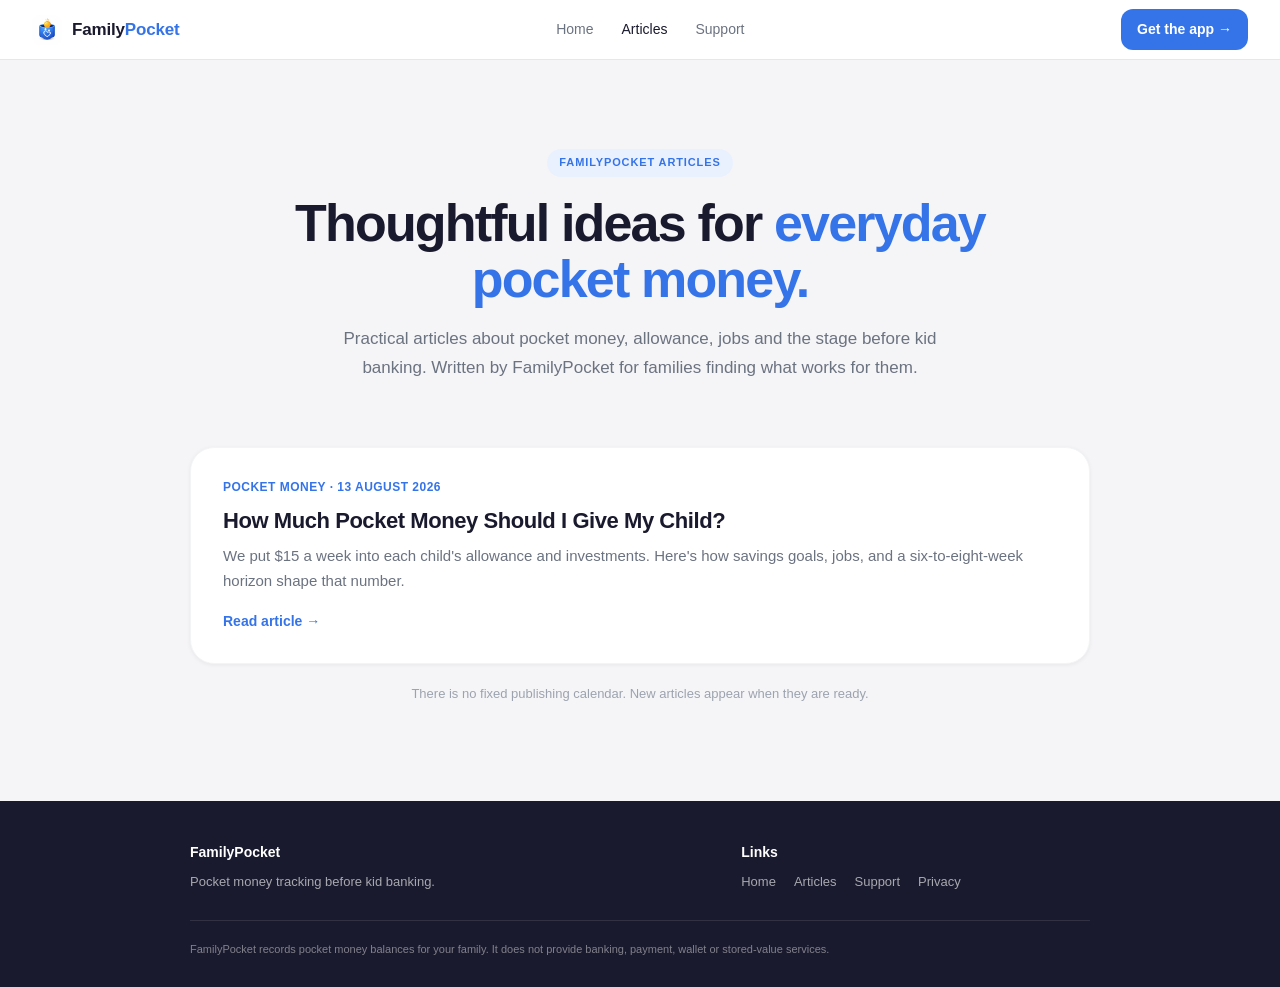
==== articles/index.html @ 16147701 "Publish first FamilyPocket article" ====
<!DOCTYPE html>
<html lang="en">
<head>
  <meta charset="UTF-8" />
  <meta name="viewport" content="width=device-width, initial-scale=1.0" />
  <title>Articles | FamilyPocket</title>
  <meta name="description" content="Practical, thoughtful articles about pocket money, allowance, jobs and the stage before kid banking." />
  <meta property="og:title" content="FamilyPocket Articles" />
  <meta property="og:description" content="Practical, thoughtful articles about pocket money, allowance, jobs and the stage before kid banking." />
  <meta property="og:type" content="website" />
  <meta property="og:image" content="https://www.familypocket.co.nz/app-icon.png" />
  <meta property="og:url" content="https://www.familypocket.co.nz/articles/" />
  <meta name="twitter:card" content="summary" />
  <meta name="twitter:title" content="FamilyPocket Articles" />
  <meta name="twitter:description" content="Practical, thoughtful articles about pocket money, allowance, jobs and the stage before kid banking." />
  <meta name="twitter:image" content="https://www.familypocket.co.nz/app-icon.png" />
  <link rel="icon" href="/app-icon-small.png" />
  <link rel="canonical" href="https://www.familypocket.co.nz/articles/" />
  <link rel="stylesheet" href="/articles/styles.css" />
</head>
<body>
  <nav class="site-nav" aria-label="Primary navigation">
    <a class="nav-brand" href="/">
      <img src="/app-icon-small.png" alt="" />
      <span>Family<b>Pocket</b></span>
    </a>
    <div class="nav-links">
      <a href="/">Home</a>
      <a href="/articles/" aria-current="page">Articles</a>
      <a href="/support.html">Support</a>
    </div>
    <a class="nav-cta" href="/">Get the app →</a>
  </nav>

  <main>
    <header class="articles-hero">
      <div class="articles-hero-inner">
        <span class="eyebrow">FamilyPocket articles</span>
        <h1>Thoughtful ideas for <em>everyday pocket money.</em></h1>
        <p>Practical articles about pocket money, allowance, jobs and the stage before kid banking. Written by FamilyPocket for families finding what works for them.</p>
      </div>
    </header>

    <section class="articles-section" aria-labelledby="articles-heading">
      <h2 id="articles-heading" style="position:absolute;width:1px;height:1px;padding:0;margin:-1px;overflow:hidden;clip:rect(0,0,0,0);white-space:nowrap;border:0;">Latest articles</h2>
      <div class="articles-list">
        <!-- ARTICLE_CARDS_START -->
        <a class="article-card" href="/articles/how-much-pocket-money-should-i-give-my-child/">
          <div class="article-card-meta">Pocket money · 13 August 2026</div>
          <h2>How Much Pocket Money Should I Give My Child?</h2>
          <p>We put $15 a week into each child's allowance and investments. Here's how savings goals, jobs, and a six-to-eight-week horizon shape that number.</p>
          <span class="article-card-link">Read article →</span>
        </a>
        <!-- ARTICLE_CARDS_END -->
      </div>
      <p class="quiet-note">There is no fixed publishing calendar. New articles appear when they are ready.</p>
    </section>
  </main>

  <footer class="site-footer">
    <div class="footer-grid">
      <div class="footer-col">
        <h2>FamilyPocket</h2>
        <p>Pocket money tracking before kid banking.</p>
      </div>
      <div class="footer-col">
        <h2>Links</h2>
        <ul class="footer-links">
          <li><a href="/">Home</a></li>
          <li><a href="/articles/">Articles</a></li>
          <li><a href="/support.html">Support</a></li>
          <li><a href="/privacy.html">Privacy</a></li>
        </ul>
      </div>
    </div>
    <div class="footer-legal">FamilyPocket records pocket money balances for your family. It does not provide banking, payment, wallet or stored-value services.</div>
  </footer>
</body>
</html>
---- articles/styles.css ----
*, *::before, *::after {
  box-sizing: border-box;
  margin: 0;
  padding: 0;
}

:root {
  --navy: #3574e8;
  --navy-dark: #245fcb;
  --navy-light: #eaf1fe;
  --amber: #f5a623;
  --amber-light: #fef3c7;
  --bg: #f5f5f7;
  --card: #ffffff;
  --text: #1a1a2e;
  --text-sec: #6b7280;
  --text-muted: #9ca3af;
  --border: #e5e7eb;
  --border-lt: #f3f4f6;
  --shadow: 0 1px 4px rgba(0, 0, 0, 0.06);
  --shadow-md: 0 12px 32px rgba(26, 26, 46, 0.08);
  --r-sm: 8px;
  --r-md: 12px;
  --r-lg: 16px;
  --r-xl: 24px;
  --r-full: 9999px;
}

html {
  scroll-behavior: smooth;
}

body {
  min-height: 100vh;
  background: var(--bg);
  color: var(--text);
  font-family: -apple-system, BlinkMacSystemFont, "Segoe UI", Roboto, sans-serif;
  line-height: 1.6;
  -webkit-font-smoothing: antialiased;
  -webkit-text-size-adjust: 100%;
}

a {
  color: inherit;
  text-decoration: none;
}

img {
  display: block;
  max-width: 100%;
}

.site-nav {
  position: sticky;
  top: 0;
  z-index: 100;
  height: 56px;
  padding: 0 20px;
  display: flex;
  align-items: center;
  justify-content: space-between;
  border-bottom: 1px solid var(--border);
  background: rgba(255, 255, 255, 0.92);
  backdrop-filter: blur(12px);
}

.nav-brand {
  display: flex;
  align-items: center;
  gap: 10px;
  font-size: 17px;
  font-weight: 700;
  letter-spacing: -0.01em;
}

.nav-brand img {
  width: 30px;
  height: 30px;
  border-radius: 7px;
}

.nav-brand b {
  color: var(--navy);
}

.nav-links {
  display: none;
}

.nav-cta {
  padding: 9px 16px;
  border-radius: var(--r-md);
  background: var(--navy);
  color: white;
  font-size: 14px;
  font-weight: 600;
}

.nav-cta:hover,
.button-primary:hover {
  background: var(--navy-dark);
}

.articles-hero {
  padding: 64px 20px 52px;
  text-align: center;
}

.articles-hero-inner {
  max-width: 760px;
  margin: 0 auto;
}

.eyebrow {
  display: inline-flex;
  align-items: center;
  padding: 5px 12px;
  margin-bottom: 18px;
  border-radius: var(--r-full);
  background: var(--navy-light);
  color: var(--navy);
  font-size: 11px;
  font-weight: 700;
  letter-spacing: 0.08em;
  text-transform: uppercase;
}

.articles-hero h1 {
  margin-bottom: 18px;
  font-size: clamp(34px, 7vw, 52px);
  font-weight: 800;
  letter-spacing: -0.035em;
  line-height: 1.08;
}

.articles-hero h1 em {
  color: var(--navy);
  font-style: normal;
}

.articles-hero p {
  max-width: 650px;
  margin: 0 auto;
  color: var(--text-sec);
  font-size: 17px;
  line-height: 1.7;
}

.articles-section {
  padding: 0 20px 72px;
}

.articles-list {
  max-width: 900px;
  margin: 0 auto;
  display: grid;
  gap: 16px;
}

.article-card {
  padding: 24px;
  border: 1px solid var(--border-lt);
  border-radius: var(--r-xl);
  background: var(--card);
  box-shadow: var(--shadow);
  transition: transform 160ms ease, box-shadow 160ms ease, border-color 160ms ease;
}

.article-card:hover {
  transform: translateY(-2px);
  border-color: #cfddf8;
  box-shadow: var(--shadow-md);
}

.article-card-meta {
  margin-bottom: 10px;
  color: var(--navy);
  font-size: 12px;
  font-weight: 700;
  letter-spacing: 0.04em;
  text-transform: uppercase;
}

.article-card h2 {
  margin-bottom: 10px;
  font-size: 22px;
  line-height: 1.25;
  letter-spacing: -0.02em;
}

.article-card p {
  color: var(--text-sec);
  font-size: 15px;
  line-height: 1.65;
}

.article-card-link {
  display: inline-flex;
  margin-top: 16px;
  color: var(--navy);
  font-size: 14px;
  font-weight: 700;
}

.empty-state {
  padding: 40px 24px;
  border: 1px solid var(--border);
  border-radius: var(--r-xl);
  background: var(--card);
  text-align: center;
  box-shadow: var(--shadow);
}

.empty-state-icon {
  width: 44px;
  height: 44px;
  margin: 0 auto 16px;
  display: grid;
  place-items: center;
  border-radius: 14px;
  background: var(--navy-light);
  color: var(--navy);
  font-size: 22px;
}

.empty-state h2 {
  margin-bottom: 8px;
  font-size: 20px;
  letter-spacing: -0.02em;
}

.empty-state p {
  max-width: 520px;
  margin: 0 auto;
  color: var(--text-sec);
  font-size: 15px;
}

.quiet-note {
  max-width: 900px;
  margin: 20px auto 0;
  color: var(--text-muted);
  font-size: 13px;
  text-align: center;
}

.article-shell {
  max-width: 760px;
  margin: 0 auto;
  padding: 56px 20px 80px;
}

.article-back {
  display: inline-flex;
  margin-bottom: 28px;
  color: var(--navy);
  font-size: 14px;
  font-weight: 650;
}

.article-header {
  padding-bottom: 32px;
  border-bottom: 1px solid var(--border);
}

.article-header h1 {
  margin-bottom: 18px;
  font-size: clamp(34px, 7vw, 50px);
  font-weight: 800;
  letter-spacing: -0.035em;
  line-height: 1.1;
}

.article-dek {
  margin-bottom: 18px;
  color: var(--text-sec);
  font-size: 18px;
  line-height: 1.65;
}

.article-byline {
  display: flex;
  flex-wrap: wrap;
  gap: 6px 14px;
  color: var(--text-muted);
  font-size: 13px;
}

.article-byline strong {
  color: var(--text);
}

.article-body {
  padding-top: 34px;
  font-size: 17px;
  line-height: 1.78;
}

.article-body > * + * {
  margin-top: 22px;
}

.article-body h2,
.article-body h3 {
  margin-top: 44px;
  color: var(--text);
  font-weight: 800;
  letter-spacing: -0.025em;
  line-height: 1.25;
}

.article-body h2 {
  font-size: 28px;
}

.article-body h3 {
  font-size: 21px;
}

.article-body p,
.article-body li {
  color: #343447;
}

.article-body ul,
.article-body ol {
  padding-left: 24px;
}

.article-body li + li {
  margin-top: 8px;
}

.article-body a,
.sources a {
  color: var(--navy);
  text-decoration: underline;
  text-decoration-color: #b9cef6;
  text-underline-offset: 3px;
}

.article-body blockquote,
.article-callout {
  padding: 20px 22px;
  border-left: 4px solid var(--navy);
  border-radius: 0 var(--r-lg) var(--r-lg) 0;
  background: var(--navy-light);
}

.article-body blockquote p,
.article-callout p {
  color: var(--text);
}

.sources {
  margin-top: 48px;
  padding-top: 28px;
  border-top: 1px solid var(--border);
}

.sources h2 {
  margin-bottom: 14px;
  font-size: 18px;
  letter-spacing: -0.01em;
}

.sources ul {
  padding-left: 20px;
  color: var(--text-sec);
  font-size: 14px;
}

.article-app-note {
  margin-top: 42px;
  padding: 24px;
  border: 1px solid #cfddf8;
  border-radius: var(--r-xl);
  background: var(--navy-light);
}

.article-app-note h2 {
  margin-bottom: 8px;
  font-size: 20px;
}

.article-app-note p {
  color: var(--text-sec);
  font-size: 15px;
}

.article-app-note a {
  display: inline-flex;
  margin-top: 14px;
  color: var(--navy);
  font-size: 14px;
  font-weight: 700;
}

.site-footer {
  padding: 40px 20px 28px;
  background: var(--text);
  color: rgba(255, 255, 255, 0.62);
  font-size: 13px;
}

.footer-grid {
  max-width: 900px;
  margin: 0 auto;
  display: grid;
  gap: 28px;
}

.footer-col h2 {
  margin-bottom: 8px;
  color: white;
  font-size: 14px;
}

.footer-col p {
  line-height: 1.55;
}

.footer-links {
  display: flex;
  flex-wrap: wrap;
  gap: 10px 18px;
  list-style: none;
}

.footer-links a:hover {
  color: white;
}

.footer-legal {
  max-width: 900px;
  margin: 28px auto 0;
  padding-top: 20px;
  border-top: 1px solid rgba(255, 255, 255, 0.1);
  color: rgba(255, 255, 255, 0.45);
  font-size: 11px;
  line-height: 1.55;
}

.button-primary:focus-visible,
.nav-cta:focus-visible,
a:focus-visible {
  outline: 3px solid var(--amber);
  outline-offset: 3px;
}

@media (min-width: 700px) {
  .site-nav {
    height: 60px;
    padding: 0 32px;
  }

  .nav-links {
    display: flex;
    align-items: center;
    gap: 28px;
    color: var(--text-sec);
    font-size: 14px;
    font-weight: 500;
  }

  .nav-links a:hover,
  .nav-links a[aria-current="page"] {
    color: var(--text);
  }

  .articles-hero {
    padding: 88px 32px 64px;
  }

  .articles-section {
    padding: 0 32px 96px;
  }

  .article-card {
    padding: 30px 32px;
  }

  .article-shell {
    padding: 72px 32px 104px;
  }

  .footer-grid {
    grid-template-columns: 1.5fr 1fr;
    align-items: start;
  }
}

@media (prefers-reduced-motion: reduce) {
  *, *::before, *::after {
    scroll-behavior: auto !important;
    transition: none !important;
  }
}
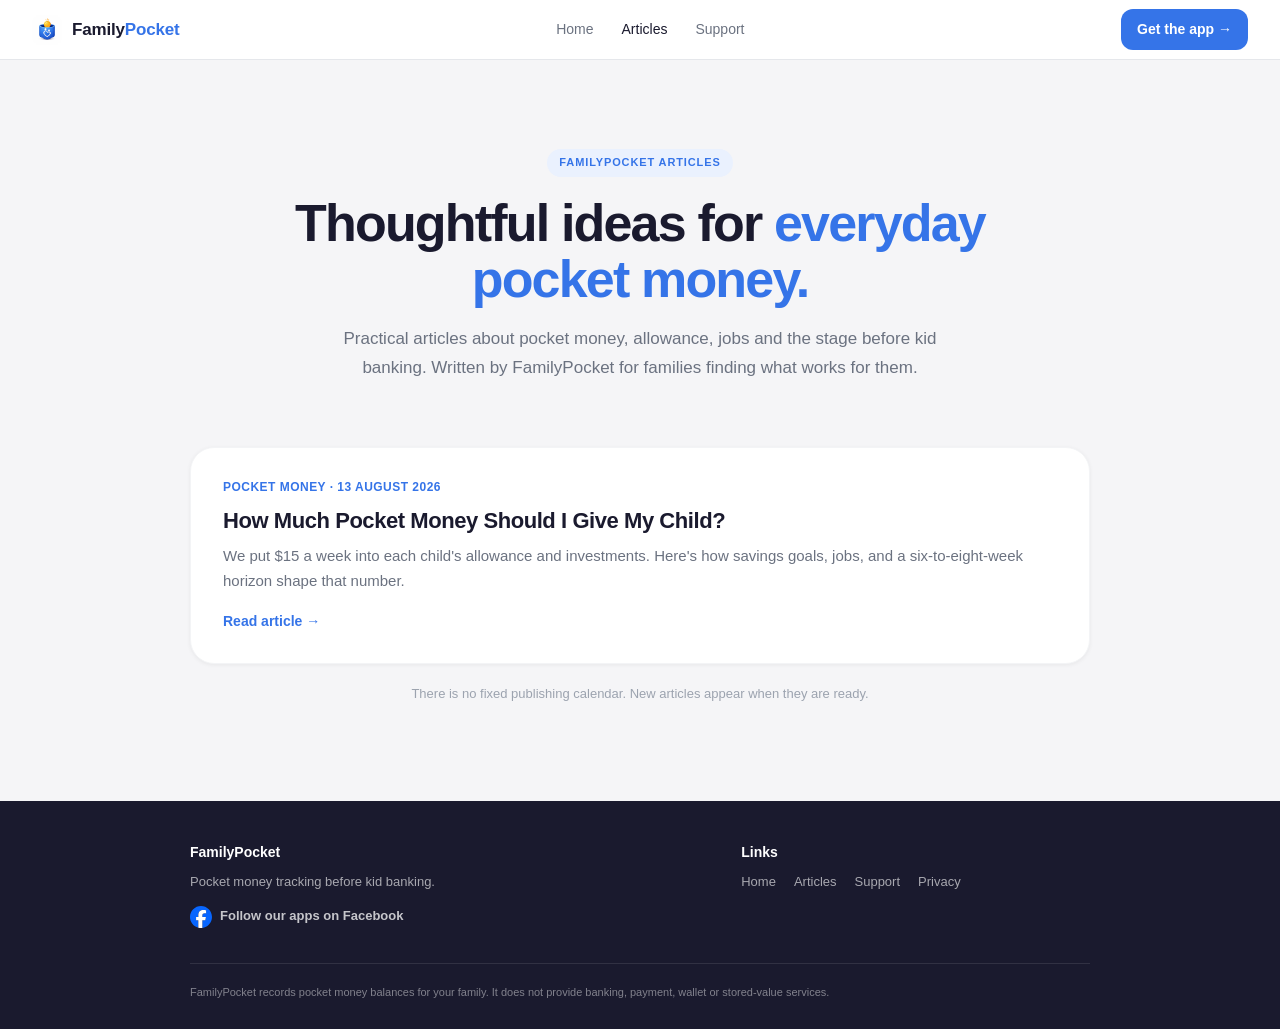
==== commit 59fb9984: "Add Facebook page links to website" ====
--- a/articles/index.html
+++ b/articles/index.html
@@ -62,6 +62,10 @@
       <div class="footer-col">
         <h2>FamilyPocket</h2>
         <p>Pocket money tracking before kid banking.</p>
+        <a class="footer-facebook" href="https://www.facebook.com/profile.php?id=61593134020857" target="_blank" rel="noopener noreferrer">
+          <img src="/facebook-icon.svg" alt="" />
+          <span>Follow our apps on Facebook</span>
+        </a>
       </div>
       <div class="footer-col">
         <h2>Links</h2>
--- a/articles/styles.css
+++ b/articles/styles.css
@@ -420,6 +420,26 @@
   line-height: 1.55;
 }
 
+.footer-facebook {
+  display: inline-flex;
+  align-items: center;
+  gap: 8px;
+  margin-top: 14px;
+  color: rgba(255, 255, 255, 0.75);
+  font-weight: 600;
+  line-height: 1.3;
+}
+
+.footer-facebook:hover {
+  color: white;
+}
+
+.footer-facebook img {
+  width: 22px;
+  height: 22px;
+  flex: 0 0 auto;
+}
+
 .footer-links {
   display: flex;
   flex-wrap: wrap;
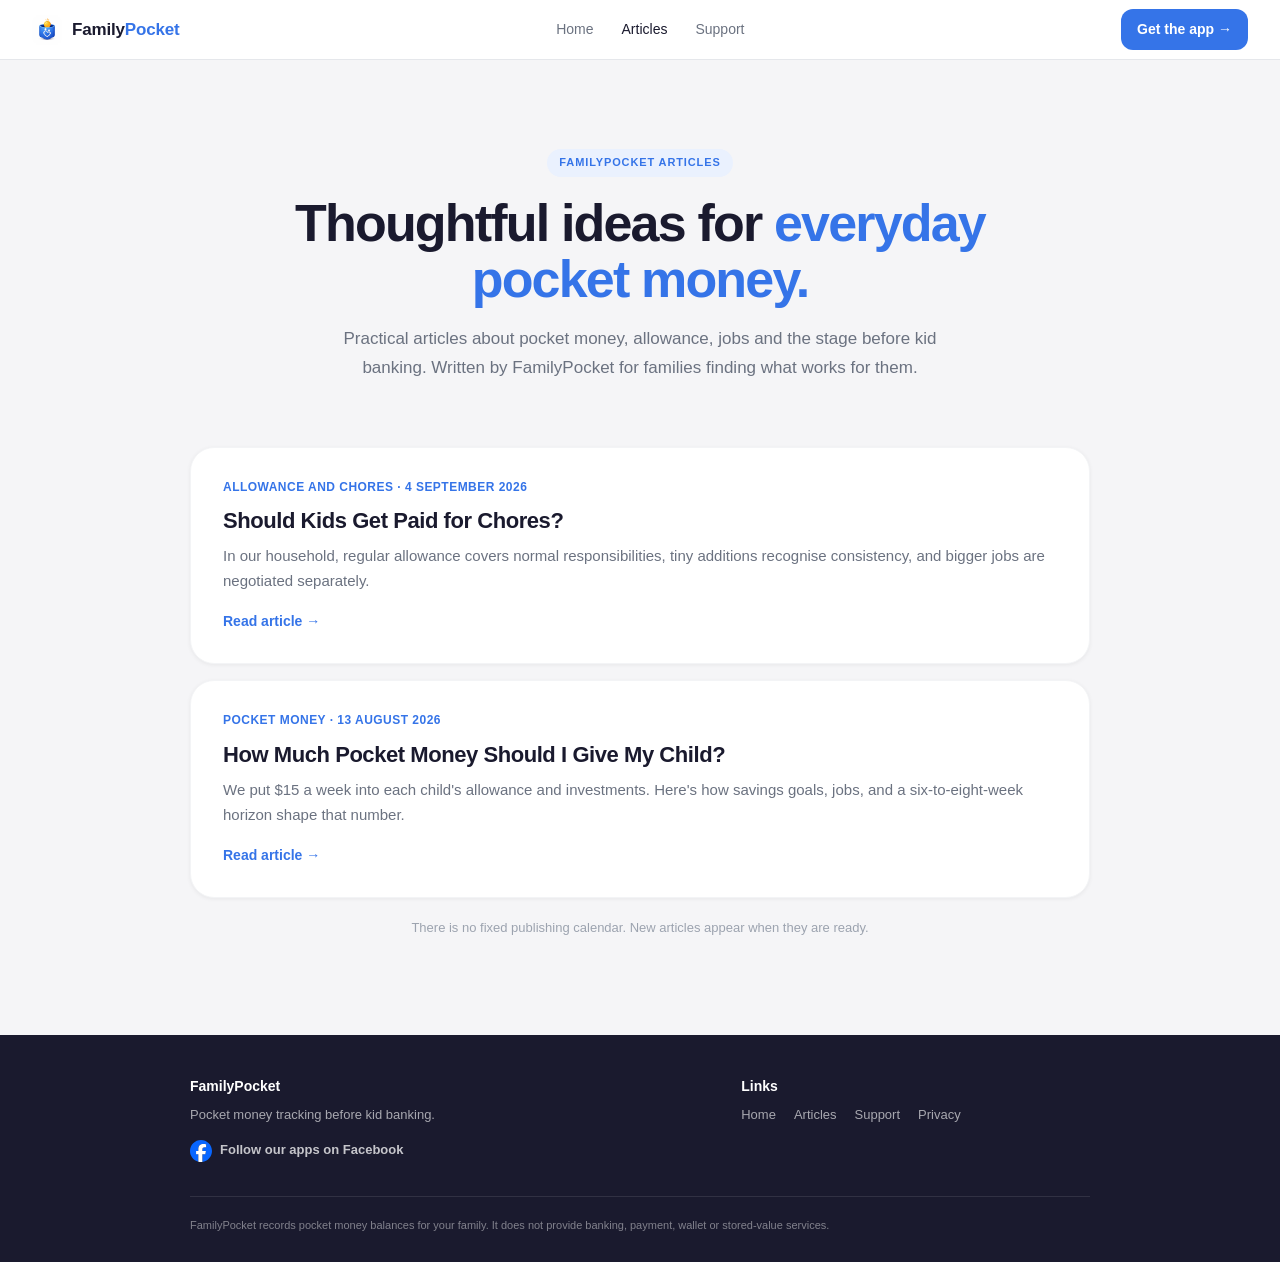
==== commit 1658eb7f: "Publish chores and allowance article" ====
--- a/articles/index.html
+++ b/articles/index.html
@@ -45,6 +45,12 @@
       <h2 id="articles-heading" style="position:absolute;width:1px;height:1px;padding:0;margin:-1px;overflow:hidden;clip:rect(0,0,0,0);white-space:nowrap;border:0;">Latest articles</h2>
       <div class="articles-list">
         <!-- ARTICLE_CARDS_START -->
+        <a class="article-card" href="/articles/should-kids-get-paid-for-chores/">
+          <div class="article-card-meta">Allowance and chores · 4 September 2026</div>
+          <h2>Should Kids Get Paid for Chores?</h2>
+          <p>In our household, regular allowance covers normal responsibilities, tiny additions recognise consistency, and bigger jobs are negotiated separately.</p>
+          <span class="article-card-link">Read article →</span>
+        </a>
         <a class="article-card" href="/articles/how-much-pocket-money-should-i-give-my-child/">
           <div class="article-card-meta">Pocket money · 13 August 2026</div>
           <h2>How Much Pocket Money Should I Give My Child?</h2>
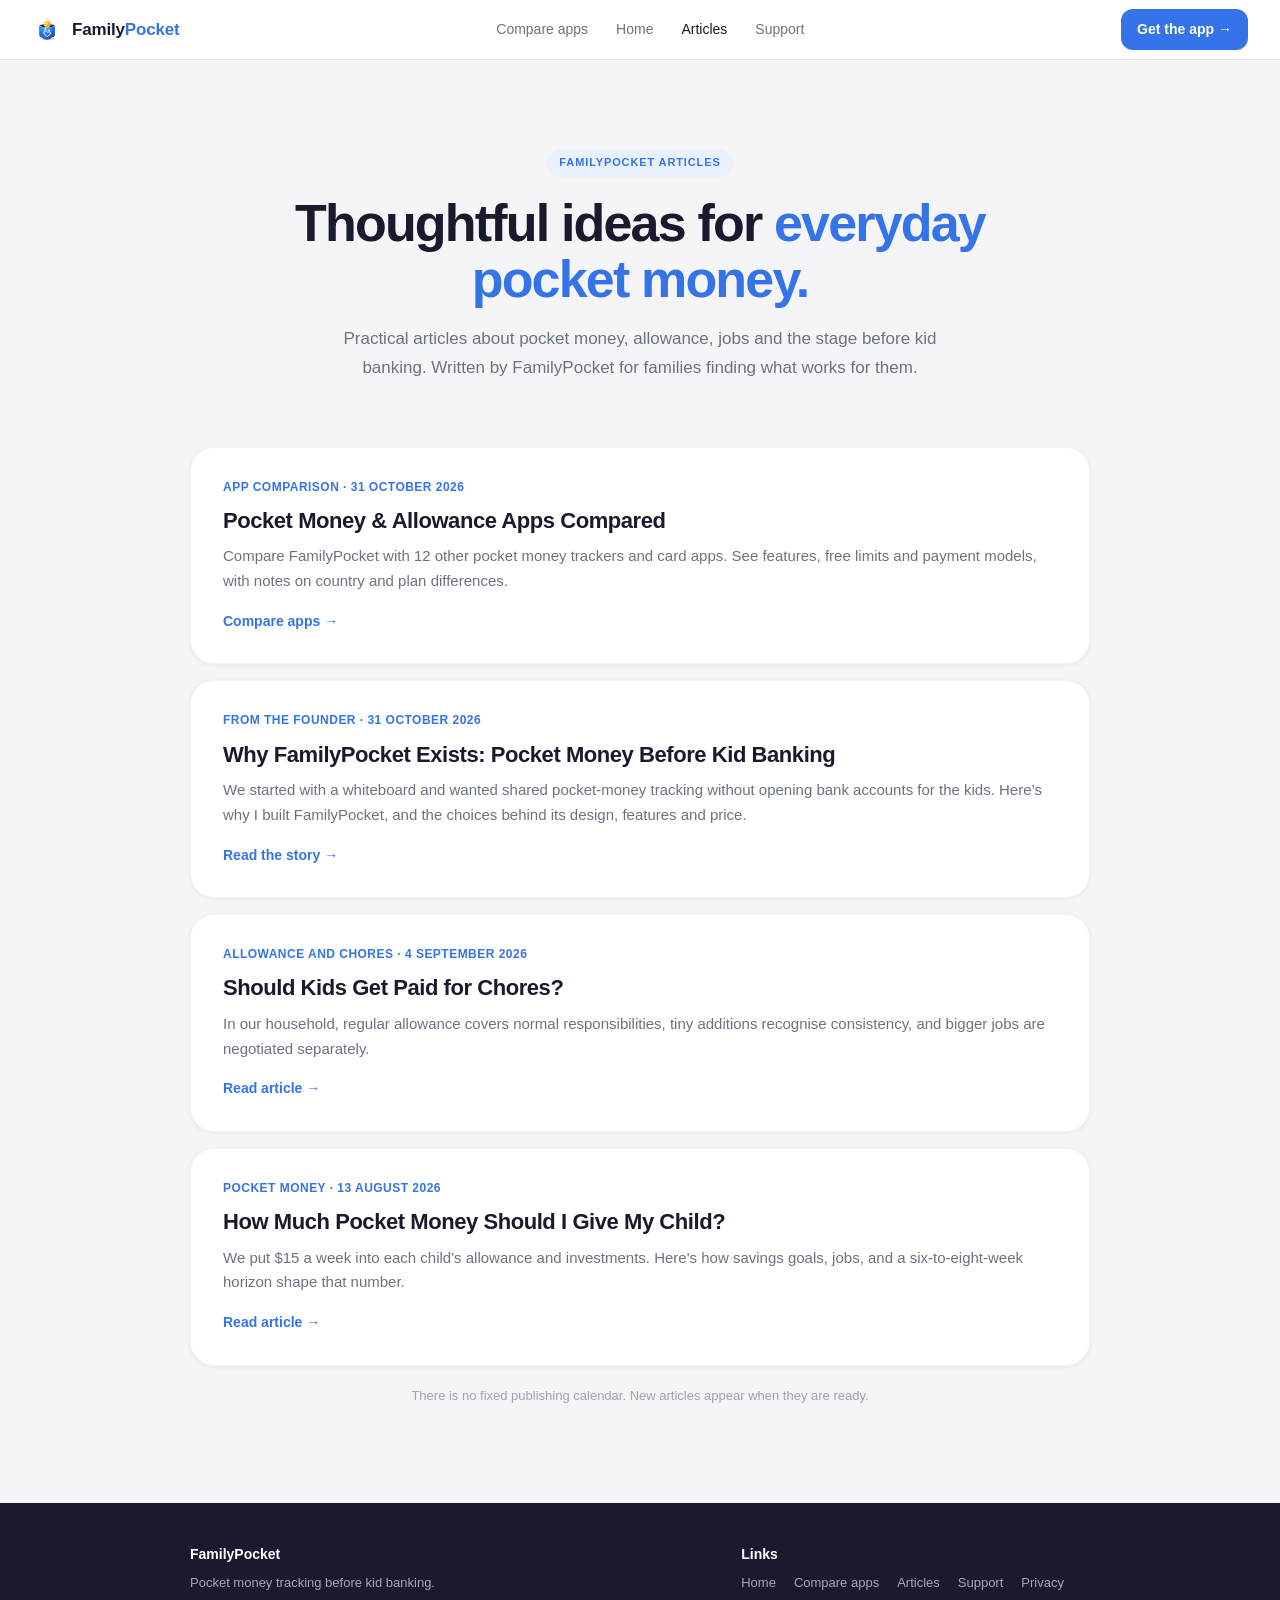
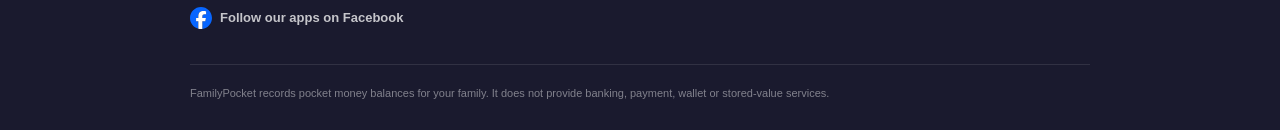
==== commit 9e7c4499: "Publish pocket money app comparison and founder story" ====
--- a/articles/index.html
+++ b/articles/index.html
@@ -17,6 +17,7 @@
   <link rel="icon" href="/app-icon-small.png" />
   <link rel="canonical" href="https://www.familypocket.co.nz/articles/" />
   <link rel="stylesheet" href="/articles/styles.css" />
+  <link rel="stylesheet" href="/comparison-links.css" />
 </head>
 <body>
   <nav class="site-nav" aria-label="Primary navigation">
@@ -25,6 +26,7 @@
       <span>Family<b>Pocket</b></span>
     </a>
     <div class="nav-links">
+      <a href="/articles/compare-pocket-money-apps/">Compare apps</a>
       <a href="/">Home</a>
       <a href="/articles/" aria-current="page">Articles</a>
       <a href="/support.html">Support</a>
@@ -45,6 +47,18 @@
       <h2 id="articles-heading" style="position:absolute;width:1px;height:1px;padding:0;margin:-1px;overflow:hidden;clip:rect(0,0,0,0);white-space:nowrap;border:0;">Latest articles</h2>
       <div class="articles-list">
         <!-- ARTICLE_CARDS_START -->
+        <a class="article-card" href="/articles/compare-pocket-money-apps/">
+          <div class="article-card-meta">App comparison · 31 October 2026</div>
+          <h2>Pocket Money &amp; Allowance Apps Compared</h2>
+          <p>Compare FamilyPocket with 12 other pocket money trackers and card apps. See features, free limits and payment models, with notes on country and plan differences.</p>
+          <span class="article-card-link">Compare apps →</span>
+        </a>
+        <a class="article-card" href="/articles/why-familypocket-exists/">
+          <div class="article-card-meta">From the founder · 31 October 2026</div>
+          <h2>Why FamilyPocket Exists: Pocket Money Before Kid Banking</h2>
+          <p>We started with a whiteboard and wanted shared pocket-money tracking without opening bank accounts for the kids. Here’s why I built FamilyPocket, and the choices behind its design, features and price.</p>
+          <span class="article-card-link">Read the story →</span>
+        </a>
         <a class="article-card" href="/articles/should-kids-get-paid-for-chores/">
           <div class="article-card-meta">Allowance and chores · 4 September 2026</div>
           <h2>Should Kids Get Paid for Chores?</h2>
@@ -77,7 +91,8 @@
         <h2>Links</h2>
         <ul class="footer-links">
           <li><a href="/">Home</a></li>
-          <li><a href="/articles/">Articles</a></li>
+          <li><a href="/articles/compare-pocket-money-apps/">Compare apps</a></li>
+        <li><a href="/articles/">Articles</a></li>
           <li><a href="/support.html">Support</a></li>
           <li><a href="/privacy.html">Privacy</a></li>
         </ul>
--- a/comparison-links.css
+++ b/comparison-links.css
@@ -0,0 +1,14 @@
+
+.compare-intro-grid { display:grid; gap:28px; align-items:start; }
+.compare-intro-grid .section-h2 { margin-bottom:18px; }
+.comparison-action { display:inline-flex; align-items:center; justify-content:center; margin-top:24px; padding:13px 20px; border-radius:10px; background:var(--navy); color:#fff; font-size:15px; line-height:1.5; font-weight:650; }
+.comparison-action:hover { background:var(--navy-dark,#1b4faa); }
+.founder-teaser { padding:26px; border:1px solid var(--border); border-radius:18px; background:#fff; }
+.founder-teaser .section-tag { margin-bottom:14px; }
+.founder-teaser h3 { font-size:23px; line-height:1.25; letter-spacing:-.02em; margin:0 0 14px; }
+.founder-teaser p { font-size:15px; line-height:1.7; color:var(--text-sec); margin-bottom:18px; }
+.founder-teaser a { color:var(--navy); font-weight:650; font-size:14px; }
+.comparison-action:focus-visible,.founder-teaser a:focus-visible { outline:3px solid var(--navy); outline-offset:4px; }
+#compare { scroll-margin-top:85px; }
+@media (min-width:900px) { .compare-intro-grid { grid-template-columns:minmax(0,1.35fr) minmax(0,1fr); gap:54px; } }
+@media (min-width:700px) and (max-width:850px) { .site-nav .nav-links { gap:14px; font-size:13px; } .site-nav { padding:0 20px; } .site-nav .nav-brand { font-size:18px; } .site-nav .nav-cta { font-size:13px; padding:9px 12px; } }
